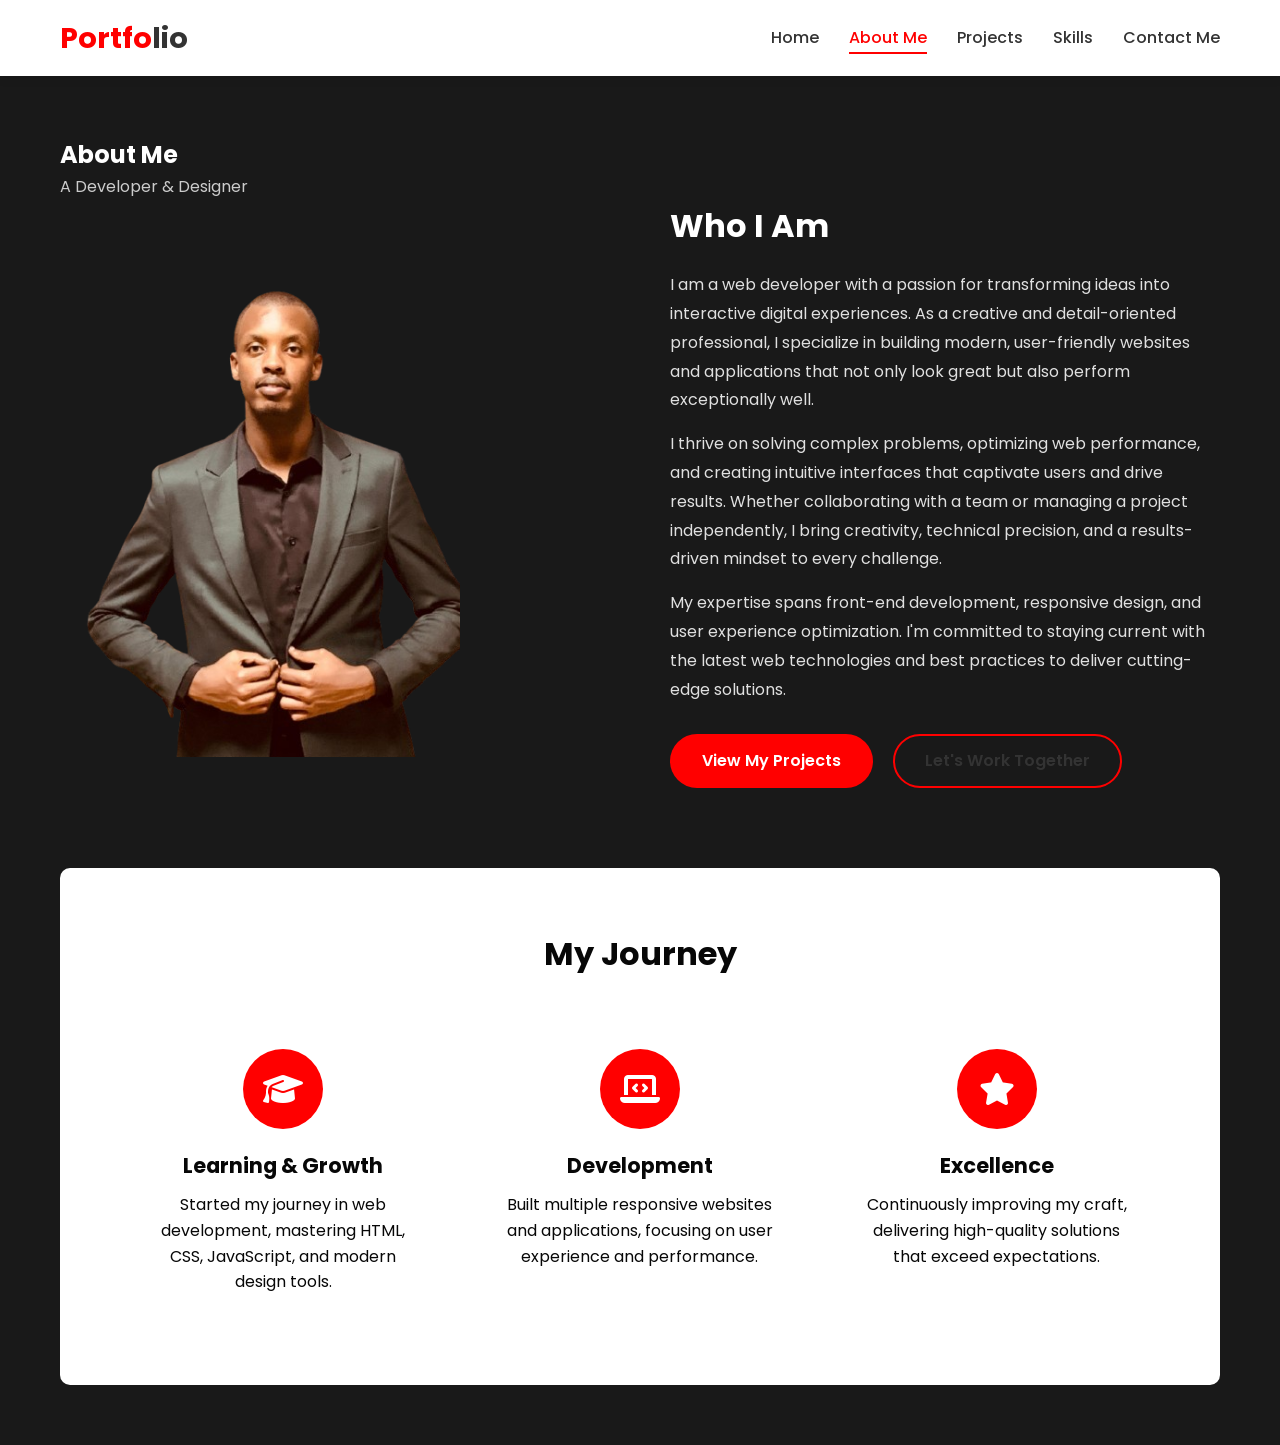
==== about.html @ dccb0991 "initial commit" ====
<!DOCTYPE html>
<html lang="en">
<head>
  <meta charset="UTF-8">
  <meta name="viewport" content="width=device-width, initial-scale=1.0">
  <title>About Me - Mutsinzi Brian</title>
  <link rel="stylesheet" href="css/styles.css">
  <link rel="preconnect" href="https://fonts.googleapis.com">
  <link rel="preconnect" href="https://fonts.gstatic.com" crossorigin>
  <link href="https://fonts.googleapis.com/css2?family=Poppins:wght@400;600;700&display=swap" rel="stylesheet">
  <link rel="stylesheet" href="https://cdnjs.cloudflare.com/ajax/libs/font-awesome/6.7.2/css/all.min.css" integrity="sha512-Evv84Mr4kqVGRNSgIGL/F/aIDqQb7xQ2vcrdIwxfjThSH8CSR7PBEakCr51Ck+w+/U6swU2Im1vVX0SVk9ABhg==" crossorigin="anonymous" referrerpolicy="no-referrer" />
</head>
<body>
  <nav class="navbar">
    <div class="nav-container">
      <div class="logo"><span>Portfo</span>lio</div>
      <ul class="nav-menu">
        <li><a href="index.html">Home</a></li>
        <li><a href="about.html" class="active">About Me</a></li>
        <li><a href="projects.html">Projects</a></li>
        <li><a href="skills.html">Skills</a></li>
        <li><a href="contact.html">Contact Me</a></li>
      </ul>
      <div class="hamburger">
        <span></span>
        <span></span>
        <span></span>
      </div>
    </div>
  </nav>

  <section class="about-page" style="background-color: #191919; color: #ffffff;">
    <div class="container">
      <div class="about-header">
        <h2 style="color: #ffffff;">About Me</h2>
        <p class="subtitle" style="color: #cccccc;">A Developer & Designer</p>
      </div>

      <div class="about-content">
        <div class="about-image">
          <img src="images/bir.png" alt="Mutsinzi Brian">
        </div>
        <div class="about-text">
          <h3 style="color: #ffffff;">Who I Am</h3>
          <p style="color: #e0e0e0;">
            I am a web developer with a passion for transforming ideas into interactive digital experiences. As a creative and detail-oriented professional, I specialize in building modern, user-friendly websites and applications that not only look great but also perform exceptionally well.
          </p>
          <p style="color: #e0e0e0;">
            I thrive on solving complex problems, optimizing web performance, and creating intuitive interfaces that captivate users and drive results. Whether collaborating with a team or managing a project independently, I bring creativity, technical precision, and a results-driven mindset to every challenge.
          </p>
          <p style="color: #e0e0e0;">
            My expertise spans front-end development, responsive design, and user experience optimization. I'm committed to staying current with the latest web technologies and best practices to deliver cutting-edge solutions.
          </p>
          <div class="about-cta">
            <a href="projects.html" class="btn btn-primary">View My Projects</a>
            <a href="contact.html" class="btn btn-secondary">Let's Work Together</a>
          </div>
        </div>
      </div>

      <div class="journey">
        <h3 style="color: #070707;">My Journey</h3>
        <div class="journey-items">
          <div class="journey-item">
            <div class="journey-icon">
              <i class="fas fa-graduation-cap"></i>
            </div>
            <h4 style="color: #070707;">Learning & Growth</h4>
            <p style="color: #070707;">Started my journey in web development, mastering HTML, CSS, JavaScript, and modern design tools.</p>
          </div>
          <div class="journey-item">
            <div class="journey-icon">
              <i class="fas fa-laptop-code"></i>
            </div>
            <h4 style="color: #070707;">Development</h4>
            <p style="color: #070707;">Built multiple responsive websites and applications, focusing on user experience and performance.</p>
          </div>
          <div class="journey-item">
            <div class="journey-icon">
              <i class="fas fa-star"></i>
            </div>
            <h4 style="color: #070707;">Excellence</h4>
            <p style="color: #070707;">Continuously improving my craft, delivering high-quality solutions that exceed expectations.</p>
          </div>
        </div>
      </div>
    </div>
  </section>

  <script src="js/script.js"></script>
</body>
</html>
---- css/styles.css ----
/* Global Reset */
* {
    padding: 0;
    margin: 0;
    font-family: 'Poppins', sans-serif;
    box-sizing: border-box;
}

/* Root Variables */
:root {
    --primary-color: #ff0000;
    --secondary-color: #191919;
    --accent-color: #f5f5f5;
    --text-dark: #333333;
    --text-light: #ffffff;
    --border-radius: 10px;
}

body {
    line-height: 1.6;
    color: var(--text-dark);
}

.container {
    max-width: 1200px;
    margin: 0 auto;
    padding: 0 20px;
}

/* Navigation Bar */
.navbar {
    background: var(--text-light);
    padding: 15px 0;
    position: sticky;
    top: 0;
    z-index: 100;
    box-shadow: 0 2px 10px rgba(0, 0, 0, 0.1);
}

.nav-container {
    max-width: 1200px;
    margin: 0 auto;
    padding: 0 20px;
    display: flex;
    align-items: center;
    justify-content: space-between;
    flex-wrap: wrap;
}

.logo {
    font-size: 1.8rem;
    font-weight: 700;
    color: var(--text-dark);
    cursor: pointer;
}

.logo span {
    color: var(--primary-color);
}

.nav-menu {
    display: flex;
    list-style: none;
    gap: 30px;
    align-items: center;
}

.nav-menu a {
    color: var(--text-dark);
    text-decoration: none;
    font-weight: 500;
    transition: color 0.3s ease;
    position: relative;
}

.nav-menu a:hover,
.nav-menu a.active {
    color: var(--primary-color);
}

.nav-menu a.active::after,
.nav-menu a:hover::after {
    content: '';
    position: absolute;
    bottom: -5px;
    left: 0;
    width: 100%;
    height: 2px;
    background: var(--primary-color);
}

.hamburger {
    display: none;
    flex-direction: column;
    cursor: pointer;
}

.hamburger span {
    width: 25px;
    height: 3px;
    background: var(--text-dark);
    margin: 5px 0;
    transition: 0.3s;
    border-radius: 5px;
}

.hamburger.active span:nth-child(1) {
    transform: rotate(-45deg) translate(-5px, 6px);
}

.hamburger.active span:nth-child(2) {
    opacity: 0;
}

.hamburger.active span:nth-child(3) {
    transform: rotate(45deg) translate(-5px, -6px);
}

/* Hero Section */
.hero {
    min-height: 100vh;
    display: flex;
    align-items: center;
    justify-content: space-between;
    background: linear-gradient(135deg, #ffffff 0%, #f5f5f5 100%);
    padding: 60px 20px;
    position: relative;
    overflow: hidden;
    gap: 40px;
    flex-wrap: wrap;
}

.hero::before {
    content: '';
    position: absolute;
    right: -50px;
    top: 50%;
    transform: translateY(-50%);
    width: 400px;
    height: 400px;
    background: url('/images/er.png') no-repeat center/contain;
    opacity: 0.6;
    display: none;
}

.hero-image {
    flex: 1;
    min-width: 300px;
    display: flex;
    justify-content: center;
    align-items: center;
    z-index: 1;
}

@keyframes heroPulse {
  0%   { transform: scale(1); }
  50%  { transform: scale(1.02); }
  100% { transform: scale(1); }
}

.hero-image img {
  max-width: 100%;
  height: auto;
  border-radius: 10px;
  animation: heroPulse 5s ease-in-out infinite;
}



.hero-content {
    flex: 1;
    min-width: 300px;
    max-width: 600px;
    z-index: 1;
}

.hero-content h4 {
    color: var(--primary-color);
    font-size: 1.1rem;
    margin-bottom: 10px;
    font-weight: 600;
}

.hero-content h1 {
    font-size: 3.5rem;
    color: var(--text-dark);
    margin-bottom: 15px;
    line-height: 1.2;
    font-weight: 700;
}

.hero-content h3 {
    font-size: 1.5rem;
    color: var(--primary-color);
    margin-bottom: 15px;
    font-weight: 600;
}

.hero-content p {
    font-size: 1.1rem;
    color: #666;
    margin-bottom: 30px;
    line-height: 1.8;
}

.hero-buttons {
    display: flex;
    gap: 20px;
    flex-wrap: wrap;
}

/* Buttons */
.btn {
    padding: 12px 30px;
    border-radius: 50px;
    text-decoration: none;
    font-weight: 600;
    transition: all 0.3s ease;
    display: inline-block;
    border: 2px solid transparent;
    cursor: pointer;
    font-size: 1rem;
    text-align: center;
}

.btn-primary {
    background: var(--primary-color);
    color: var(--text-light);
}

.btn-primary:hover {
    transform: translateY(-3px);
    box-shadow: 0 10px 25px rgba(255, 0, 0, 0.3);
}

.btn-secondary {
    background: transparent;
    color: var(--text-dark);
    border: 2px solid var(--primary-color);
}

.btn-secondary:hover {
    background: var(--primary-color);
    color: var(--text-light);
    transform: translateY(-3px);
}

.btn-small {
    padding: 8px 20px;
    font-size: 0.9rem;
}

/* Quick Links Section */
.quick-links {
    padding: 60px 20px;
    background: var(--secondary-color);
}

.quick-links .container {
    display: grid;
    grid-template-columns: repeat(auto-fit, minmax(250px, 1fr));
    gap: 30px;
}

.quick-link-item {
    text-align: center;
    padding: 30px;
    background: rgba(255, 255, 255, 0.05);
    border-radius: var(--border-radius);
    transition: all 0.3s ease;
    border: 1px solid rgba(255, 0, 0, 0.2);
}

.quick-link-item:hover {
    background: rgba(255, 0, 0, 0.1);
    transform: translateY(-10px);
}

.quick-link-item i {
    font-size: 3rem;
    color: var(--primary-color);
    margin-bottom: 15px;
}

.quick-link-item h3 {
    color: var(--text-light);
    margin-bottom: 10px;
    font-size: 1.3rem;
}

.quick-link-item p {
    color: #ccc;
    font-size: 0.95rem;
}

/* About Page */
.about-page {
  padding: 60px 20px;
  background: var(--accent-color);
  }

.section-header {
    text-align: center;
    margin-bottom: 60px;
}

.section-header h2 {
    font-size: 2.5rem;
    color: var(--text-dark);
    margin-bottom: 10px;
}

.section-header .subtitle {
    font-size: 1.1rem;
    color: var(--primary-color);
    font-weight: 600;
}

.about-content {
    display: grid;
    grid-template-columns: 1fr 1fr;
    gap: 60px;
    align-items: center;
    margin-bottom: 80px;
}

@keyframes softPulse {
  0%   { transform: scale(1); }
  50%  { transform: scale(1.03); }
  100% { transform: scale(1); }
}

.about-image img {
  width: 100%;
  max-width: 400px;
  border-radius: var(--border-radius);
  transition: transform 0.3s ease;
  animation: softPulse 4s ease-in-out infinite;
}

  
  .about-image img:hover {
  transform: scale(1.05);
  }

.about-text h3 {
    font-size: 2rem;
    color: var(--text-dark);
    margin-bottom: 20px;
}

.about-text p {
    color: #666;
    margin-bottom: 15px;
    line-height: 1.8;
    font-size: 1rem;
}

.about-cta {
    display: flex;
    gap: 20px;
    margin-top: 30px;
    flex-wrap: wrap;
}

/* Journey Section */
.journey {
    background: var(--text-light);
    padding: 60px;
    border-radius: var(--border-radius);
    margin-top: 60px;
}

.journey h3 {
    font-size: 2rem;
    color: var(--text-dark);
    margin-bottom: 40px;
    text-align: center;
}

.journey-items {
    display: grid;
    grid-template-columns: repeat(auto-fit, minmax(250px, 1fr));
    gap: 30px;
}

.journey-item {
    text-align: center;
    padding: 30px;
}

.journey-icon {
    width: 80px;
    height: 80px;
    background: var(--primary-color);
    border-radius: 50%;
    display: flex;
    align-items: center;
    justify-content: center;
    margin: 0 auto 20px;
    font-size: 2rem;
    color: var(--text-light);
}

.journey-item h4 {
    font-size: 1.3rem;
    color: var(--text-dark);
    margin-bottom: 10px;
}

.journey-item p {
    color: #666;
    line-height: 1.6;
}

/* Projects Page */
.projects-page {
  padding: 60px 20px;
  background: var(--accent-color);
  }

.projects-grid {
    display: grid;
    grid-template-columns: repeat(auto-fill, minmax(300px, 1fr));
    gap: 30px;
    margin-bottom: 60px;
}

.project-card {
    background: var(--text-light);
    border-radius: var(--border-radius);
    padding: 30px;
    box-shadow: 0 5px 20px rgba(0, 0, 0, 0.1);
    transition: all 0.3s ease;
    display: flex;
    flex-direction: column;
}

.project-card:hover {
    transform: translateY(-10px);
    box-shadow: 0 15px 40px rgba(0, 0, 0, 0.2);
}

.project-image {
    width: 100%;
    height: 200px;
    background: linear-gradient(135deg, #00ff00 0%, #fff066 100%);
    border-radius: var(--border-radius);
    display: flex;
    align-items: center;
    justify-content: center;
    margin-bottom: 20px;
    font-size: 3rem;
    color: var(--text-light);
}

.project-card h3 {
    font-size: 1.3rem;
    color: var(--text-dark);
    margin-bottom: 15px;
}

.project-card p {
    color: #666;
    margin-bottom: 20px;
    flex-grow: 1;
    line-height: 1.6;
}

.project-tags {
    display: flex;
    gap: 10px;
    flex-wrap: wrap;
    margin-bottom: 20px;
}

.project-tags span {
    background: var(--accent-color);
    color: var(--primary-color);
    padding: 5px 15px;
    border-radius: 20px;
    font-size: 0.85rem;
    font-weight: 600;
}

.projects-cta {
    text-align: center;
    background: var(--secondary-color);
    padding: 60px;
    border-radius: var(--border-radius);
    color: var(--text-light);
}

.projects-cta h3 {
    font-size: 2rem;
    margin-bottom: 10px;
}

.projects-cta p {
    margin-bottom: 20px;
    color: #ccc;
}

/* Skills Page */
.skills-page {
  padding: 60px 20px;
  background: var(--accent-color);
  }

.skills-content {
    display: grid;
    grid-template-columns: 1fr 1fr;
    gap: 60px;
    align-items: start;
}

.skills-grid {
    display: grid;
    grid-template-columns: repeat(auto-fit, minmax(200px, 1fr));
    gap: 30px;
}

.skill-card {
    background: var(--text-light);
    padding: 30px;
    border-radius: var(--border-radius);
    text-align: center;
    box-shadow: 0 5px 20px rgba(0, 0, 0, 0.08);
    transition: all 0.3s ease;
}

.skill-card:hover {
    transform: translateY(-10px);
    box-shadow: 0 15px 40px rgba(255, 0, 0, 0.15);
}

.skill-icon {
    font-size: 3rem;
    color: var(--primary-color);
    margin-bottom: 15px;
}

.skill-card h3 {
    font-size: 1.2rem;
    color: var(--text-dark);
    margin-bottom: 15px;
    font-weight: 600;
}

.skill-bar {
    height: 8px;
    background: #e0e0e0;
    border-radius: 10px;
    overflow: hidden;
    margin-bottom: 10px;
}

.skill-progress {
    height: 100%;
    background: linear-gradient(90deg, var(--primary-color) 0%, #ff6666 100%);
    border-radius: 10px;
    transition: width 0.5s ease;
}

.skill-percentage {
    font-weight: 600;
    color: var(--primary-color);
    font-size: 0.9rem;
}

.technical-skills {
    background: var(--text-light);
    padding: 40px;
    border-radius: var(--border-radius);
    box-shadow: 0 5px 20px rgba(0, 0, 0, 0.08);
}

.technical-skills h3 {
    font-size: 1.5rem;
    color: var(--text-dark);
    margin-bottom: 30px;
}

.tech-list {
    display: grid;
    grid-template-columns: 1fr;
    gap: 15px;
}

.tech-item {
    display: flex;
    gap: 15px;
    align-items: flex-start;
}

.tech-item i {
    color: var(--primary-color);
    font-size: 1.2rem;
    margin-top: 3px;
    flex-shrink: 0;
}

.tech-item p {
    color: #666;
    line-height: 1.6;
}

.skills-cta {
    text-align: center;
    background: var(--secondary-color);
    padding: 60px;
    border-radius: var(--border-radius);
    color: var(--text-light);
    margin-top: 60px;
}

.skills-cta h3 {
    font-size: 2rem;
    margin-bottom: 10px;
}

.skills-cta p {
    margin-bottom: 20px;
    color: #ccc;
}

/* Contact Page */
.contact-page {
    padding: 80px 20px;
    background: var(--accent-color);
}

.contact-wrapper {
    display: grid;
    grid-template-columns: 2fr 1fr;
    gap: 60px;
    align-items: start;
}

.contact-form {
    display: flex;
    flex-direction: column;
    gap: 25px;
}

.form-group {
    display: flex;
    flex-direction: column;
}

.form-group label {
    font-weight: 600;
    color: var(--text-dark);
    margin-bottom: 8px;
    font-size: 0.95rem;
}

.form-group input,
.form-group textarea {
    padding: 12px 15px;
    border: 2px solid #e0e0e0;
    border-radius: var(--border-radius);
    font-family: 'Poppins', sans-serif;
    font-size: 1rem;
    transition: all 0.3s ease;
}

.form-group input:focus,
.form-group textarea:focus {
    outline: none;
    border-color: var(--primary-color);
    box-shadow: 0 0 0 3px rgba(255, 0, 0, 0.1);
}

.form-message {
    padding: 15px;
    border-radius: var(--border-radius);
    text-align: center;
    font-weight: 600;
    display: none;
}

.form-message.success {
    background: #d4edda;
    color: #155724;
    display: block;
}

.form-message.error {
    background: #f8d7da;
    color: #721c24;
    display: block;
}

/* Contact Info */
.contact-info {
    background: var(--secondary-color);
    padding: 40px;
    border-radius: var(--border-radius);
    color: var(--text-light);
}

.info-header {
    text-align: center;
    margin-bottom: 40px;
}

.profile-circle {
    width: 150px;
    height: 150px;
    margin: 0 auto 20px;
    border-radius: 50%;
    overflow: hidden;
    border: 5px solid var(--primary-color);
    display: flex;
    align-items: center;
    justify-content: center;
}

.profile-circle img {
    width: 100%;
    height: 100%;
    object-fit: cover;
}

.info-header h3 {
    font-size: 1.5rem;
    margin-bottom: 5px;
    font-weight: 700;
}

.info-header p {
    color: var(--primary-color);
    font-weight: 600;
}

.contact-details {
    margin-bottom: 40px;
}

.contact-item {
    display: flex;
    gap: 20px;
    align-items: flex-start;
    margin-bottom: 25px;
}

.contact-icon {
    width: 50px;
    height: 50px;
    background: var(--primary-color);
    border-radius: 50%;
    display: flex;
    align-items: center;
    justify-content: center;
    font-size: 1.5rem;
    flex-shrink: 0;
}

.contact-text h4 {
    font-size: 1.1rem;
    margin-bottom: 5px;
}

.contact-text a {
    color: #ccc;
    text-decoration: none;
    transition: color 0.3s ease;
}

.contact-text a:hover {
    color: var(--primary-color);
}

.contact-text p {
    color: #ccc;
}

.social-links {
    border-top: 1px solid rgba(255, 255, 255, 0.1);
    padding-top: 30px;
}

.social-links h4 {
    margin-bottom: 15px;
}

.social-icons {
    display: flex;
    gap: 15px;
}

.social-icons a {
    width: 45px;
    height: 45px;
    background: var(--primary-color);
    border-radius: 50%;
    display: flex;
    align-items: center;
    justify-content: center;
    color: var(--text-light);
    text-decoration: none;
    transition: all 0.3s ease;
    font-size: 1.2rem;
}

.social-icons a:hover {
    transform: translateY(-5px);
    background: rgba(255, 0, 0, 0.8);
}

/* Responsive Design */
@media (max-width: 768px) {
    .nav-menu {
        position: absolute;
        left: -100%;
        top: 70px;
        flex-direction: column;
        background-color: var(--text-light);
        width: 100%;
        text-align: center;
        transition: 0.3s;
        box-shadow: 0 10px 27px rgba(0, 0, 0, 0.05);
        gap: 0;
        padding: 20px 0;
    }

    .nav-menu.active {
        left: 0;
    }

    .nav-menu li {
        display: block;
        padding: 15px 0;
        border-bottom: 1px solid #f0f0f0;
    }

    .hamburger {
        display: flex;
    }

    .hero {
        min-height: 80vh;
    }

    .hero::before {
        width: 250px;
        height: 250px;
        right: 0;
        opacity: 0.3;
    }

    .hero-content h1 {
        font-size: 2.2rem;
    }

    .hero-content h3 {
        font-size: 1.2rem;
    }

    .hero-buttons {
        flex-direction: column;
    }

    .about-content {
        grid-template-columns: 1fr;
        gap: 40px;
    }

    .journey {
        padding: 40px 20px;
    }

    .skills-content {
        grid-template-columns: 1fr;
        gap: 40px;
    }

    .skills-grid {
        grid-template-columns: repeat(2, 1fr);
    }

    .contact-wrapper {
        grid-template-columns: 1fr;
    }

    .section-header h2 {
        font-size: 2rem;
    }

    .section-header .subtitle {
        font-size: 1rem;
    }
}

@media (max-width: 480px) {
    .logo {
        font-size: 1.4rem;
    }

    .nav-menu li {
        padding: 10px 0;
    }

    .hero-content h1 {
        font-size: 1.8rem;
    }

    .hero-content h3 {
        font-size: 1rem;
    }

    .hero-content p {
        font-size: 0.95rem;
    }

    .btn {
        padding: 10px 20px;
        font-size: 0.9rem;
    }

    .hero {
        flex-direction: column;
        justify-content: center;
        min-height: auto;
        padding: 30px 20px;
        gap: 20px;
    }

    .hero-image {
        min-width: 200px;
        max-width: 100%;
        max-height: 350px;
    }

    .hero-image img {
        max-width: 80%;
        max-height: 300px;
    }

    .hero-content {
        max-width: 100%;
        text-align: center;
    }

    .hero-content h1 {
        font-size: 2rem;
        line-height: 1.3;
    }

    .hero-content h3 {
        font-size: 1.1rem;
    }

    .hero-content p {
        font-size: 0.9rem;
    }

    .hero-buttons {
        gap: 10px;
        justify-content: center;
        flex-wrap: wrap;
    }

    .quick-links .container {
        grid-template-columns: 1fr;
    }

    .section-header h2 {
        font-size: 1.6rem;
    }

    .about-content {
        gap: 25px;
    }

    .about-text h3 {
        font-size: 1.4rem;
    }

    .about-cta {
        flex-direction: column;
    }

    .projects-grid {
        grid-template-columns: 1fr;
    }

    .skills-grid {
        grid-template-columns: 1fr;
    }

    .technical-skills {
        padding: 25px;
    }

    .journey {
        padding: 30px 15px;
    }

    .journey-items {
        gap: 20px;
    }

    .journey-item {
        padding: 20px;
    }

    .contact-info {
        padding: 25px;
    }

    .profile-circle {
        width: 120px;
        height: 120px;
    }
}
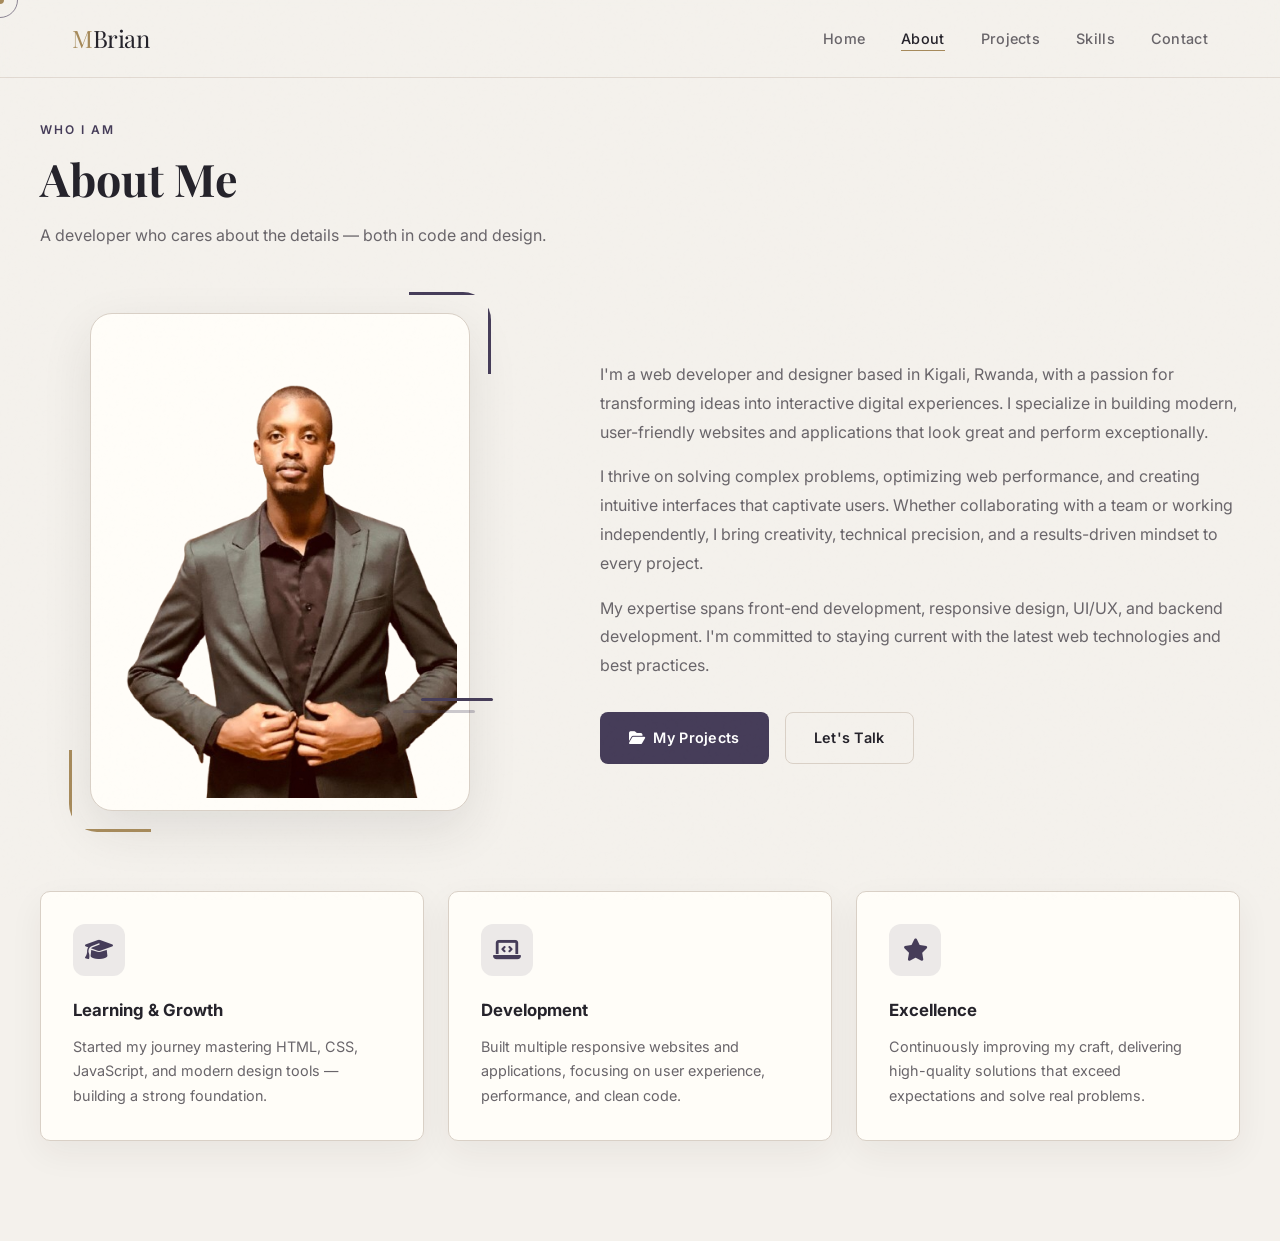
==== commit 681f7469: "Redesign: modern dark portfolio with animations" ====
--- a/about.html
+++ b/about.html
@@ -3,87 +3,72 @@
 <head>
   <meta charset="UTF-8">
   <meta name="viewport" content="width=device-width, initial-scale=1.0">
-  <title>About Me - Mutsinzi Brian</title>
+  <title>About — Mutsinzi Brian</title>
   <link rel="stylesheet" href="css/styles.css">
   <link rel="preconnect" href="https://fonts.googleapis.com">
   <link rel="preconnect" href="https://fonts.gstatic.com" crossorigin>
-  <link href="https://fonts.googleapis.com/css2?family=Poppins:wght@400;600;700&display=swap" rel="stylesheet">
-  <link rel="stylesheet" href="https://cdnjs.cloudflare.com/ajax/libs/font-awesome/6.7.2/css/all.min.css" integrity="sha512-Evv84Mr4kqVGRNSgIGL/F/aIDqQb7xQ2vcrdIwxfjThSH8CSR7PBEakCr51Ck+w+/U6swU2Im1vVX0SVk9ABhg==" crossorigin="anonymous" referrerpolicy="no-referrer" />
+  <link href="https://fonts.googleapis.com/css2?family=Inter:wght@300;400;500;600;700&family=Playfair+Display:wght@700&display=swap" rel="stylesheet">
+  <link rel="stylesheet" href="https://cdnjs.cloudflare.com/ajax/libs/font-awesome/6.7.2/css/all.min.css" crossorigin="anonymous" referrerpolicy="no-referrer">
 </head>
 <body>
+
   <nav class="navbar">
     <div class="nav-container">
-      <div class="logo"><span>Portfo</span>lio</div>
+      <a href="index.html" class="logo"><span>M</span>Brian</a>
       <ul class="nav-menu">
         <li><a href="index.html">Home</a></li>
-        <li><a href="about.html" class="active">About Me</a></li>
+        <li><a href="about.html" class="active">About</a></li>
         <li><a href="projects.html">Projects</a></li>
         <li><a href="skills.html">Skills</a></li>
-        <li><a href="contact.html">Contact Me</a></li>
+        <li><a href="contact.html">Contact</a></li>
       </ul>
-      <div class="hamburger">
-        <span></span>
-        <span></span>
-        <span></span>
-      </div>
+      <div class="hamburger"><span></span><span></span><span></span></div>
     </div>
   </nav>
 
-  <section class="about-page" style="background-color: #191919; color: #ffffff;">
+  <section class="about-page" style="padding-top: 120px;">
     <div class="container">
-      <div class="about-header">
-        <h2 style="color: #ffffff;">About Me</h2>
-        <p class="subtitle" style="color: #cccccc;">A Developer & Designer</p>
+
+      <div class="section-header reveal">
+        <p class="section-label">Who I Am</p>
+        <h2 class="section-title">About Me</h2>
+        <p class="section-sub">A developer who cares about the details — both in code and design.</p>
       </div>
 
-      <div class="about-content">
-        <div class="about-image">
+      <div class="about-grid">
+        <div class="about-img-wrap reveal-left">
           <img src="images/bir.png" alt="Mutsinzi Brian">
         </div>
-        <div class="about-text">
-          <h3 style="color: #ffffff;">Who I Am</h3>
-          <p style="color: #e0e0e0;">
-            I am a web developer with a passion for transforming ideas into interactive digital experiences. As a creative and detail-oriented professional, I specialize in building modern, user-friendly websites and applications that not only look great but also perform exceptionally well.
-          </p>
-          <p style="color: #e0e0e0;">
-            I thrive on solving complex problems, optimizing web performance, and creating intuitive interfaces that captivate users and drive results. Whether collaborating with a team or managing a project independently, I bring creativity, technical precision, and a results-driven mindset to every challenge.
-          </p>
-          <p style="color: #e0e0e0;">
-            My expertise spans front-end development, responsive design, and user experience optimization. I'm committed to staying current with the latest web technologies and best practices to deliver cutting-edge solutions.
-          </p>
+
+        <div class="about-text reveal-right">
+          <p>I'm a web developer and designer based in Kigali, Rwanda, with a passion for transforming ideas into interactive digital experiences. I specialize in building modern, user-friendly websites and applications that look great and perform exceptionally.</p>
+          <p>I thrive on solving complex problems, optimizing web performance, and creating intuitive interfaces that captivate users. Whether collaborating with a team or working independently, I bring creativity, technical precision, and a results-driven mindset to every project.</p>
+          <p>My expertise spans front-end development, responsive design, UI/UX, and backend development. I'm committed to staying current with the latest web technologies and best practices.</p>
           <div class="about-cta">
-            <a href="projects.html" class="btn btn-primary">View My Projects</a>
-            <a href="contact.html" class="btn btn-secondary">Let's Work Together</a>
+            <a href="projects.html" class="btn btn-primary"><i class="fas fa-folder-open"></i> My Projects</a>
+            <a href="contact.html" class="btn btn-secondary">Let's Talk</a>
           </div>
         </div>
       </div>
 
-      <div class="journey">
-        <h3 style="color: #070707;">My Journey</h3>
-        <div class="journey-items">
-          <div class="journey-item">
-            <div class="journey-icon">
-              <i class="fas fa-graduation-cap"></i>
-            </div>
-            <h4 style="color: #070707;">Learning & Growth</h4>
-            <p style="color: #070707;">Started my journey in web development, mastering HTML, CSS, JavaScript, and modern design tools.</p>
-          </div>
-          <div class="journey-item">
-            <div class="journey-icon">
-              <i class="fas fa-laptop-code"></i>
-            </div>
-            <h4 style="color: #070707;">Development</h4>
-            <p style="color: #070707;">Built multiple responsive websites and applications, focusing on user experience and performance.</p>
-          </div>
-          <div class="journey-item">
-            <div class="journey-icon">
-              <i class="fas fa-star"></i>
-            </div>
-            <h4 style="color: #070707;">Excellence</h4>
-            <p style="color: #070707;">Continuously improving my craft, delivering high-quality solutions that exceed expectations.</p>
-          </div>
+      <div class="journey-grid">
+        <div class="journey-card reveal delay-1">
+          <div class="journey-icon"><i class="fas fa-graduation-cap"></i></div>
+          <h4>Learning & Growth</h4>
+          <p>Started my journey mastering HTML, CSS, JavaScript, and modern design tools — building a strong foundation.</p>
+        </div>
+        <div class="journey-card reveal delay-2">
+          <div class="journey-icon"><i class="fas fa-laptop-code"></i></div>
+          <h4>Development</h4>
+          <p>Built multiple responsive websites and applications, focusing on user experience, performance, and clean code.</p>
+        </div>
+        <div class="journey-card reveal delay-3">
+          <div class="journey-icon"><i class="fas fa-star"></i></div>
+          <h4>Excellence</h4>
+          <p>Continuously improving my craft, delivering high-quality solutions that exceed expectations and solve real problems.</p>
         </div>
       </div>
+
     </div>
   </section>
 
--- a/css/styles.css
+++ b/css/styles.css
@@ -1,1017 +1,645 @@
-/* Global Reset */
-* {
-    padding: 0;
-    margin: 0;
-    font-family: 'Poppins', sans-serif;
-    box-sizing: border-box;
-}
-
-/* Root Variables */
+@import url('https://fonts.googleapis.com/css2?family=Inter:wght@300;400;500;600;700&family=Playfair+Display:wght@700&display=swap');
+
+*, *::before, *::after {
+  margin: 0;
+  padding: 0;
+  box-sizing: border-box;
+  min-width: 0;
+}
+
 :root {
-    --primary-color: #ff0000;
-    --secondary-color: #191919;
-    --accent-color: #f5f5f5;
-    --text-dark: #333333;
-    --text-light: #ffffff;
-    --border-radius: 10px;
+  --bg: #f4f1ec;
+  --bg2: #e9e3dc;
+  --surface: #fffdf8;
+  --surface-strong: #272331;
+  --border: #d9d0c6;
+  --accent: #463d59;
+  --accent2: #a68a5b;
+  --text: #25232b;
+  --muted: #69656a;
+  --white: #ffffff;
+  --shadow: 0 18px 50px rgba(37, 35, 43, 0.1);
+  --radius: 10px;
+  --transition: 0.28s cubic-bezier(0.22, 1, 0.36, 1);
+}
+
+html {
+  scroll-behavior: smooth;
+  overflow-x: hidden;
 }
 
 body {
-    line-height: 1.6;
-    color: var(--text-dark);
-}
-
-.container {
-    max-width: 1200px;
-    margin: 0 auto;
-    padding: 0 20px;
-}
-
-/* Navigation Bar */
-.navbar {
-    background: var(--text-light);
-    padding: 15px 0;
-    position: sticky;
-    top: 0;
-    z-index: 100;
-    box-shadow: 0 2px 10px rgba(0, 0, 0, 0.1);
-}
-
-.nav-container {
-    max-width: 1200px;
-    margin: 0 auto;
-    padding: 0 20px;
-    display: flex;
-    align-items: center;
-    justify-content: space-between;
-    flex-wrap: wrap;
-}
-
-.logo {
-    font-size: 1.8rem;
-    font-weight: 700;
-    color: var(--text-dark);
-    cursor: pointer;
-}
-
-.logo span {
-    color: var(--primary-color);
-}
-
-.nav-menu {
-    display: flex;
-    list-style: none;
-    gap: 30px;
-    align-items: center;
-}
-
-.nav-menu a {
-    color: var(--text-dark);
-    text-decoration: none;
-    font-weight: 500;
-    transition: color 0.3s ease;
-    position: relative;
-}
-
-.nav-menu a:hover,
-.nav-menu a.active {
-    color: var(--primary-color);
-}
-
-.nav-menu a.active::after,
-.nav-menu a:hover::after {
-    content: '';
-    position: absolute;
-    bottom: -5px;
-    left: 0;
-    width: 100%;
-    height: 2px;
-    background: var(--primary-color);
-}
-
-.hamburger {
-    display: none;
-    flex-direction: column;
-    cursor: pointer;
-}
-
-.hamburger span {
-    width: 25px;
-    height: 3px;
-    background: var(--text-dark);
-    margin: 5px 0;
-    transition: 0.3s;
-    border-radius: 5px;
-}
-
-.hamburger.active span:nth-child(1) {
-    transform: rotate(-45deg) translate(-5px, 6px);
-}
-
-.hamburger.active span:nth-child(2) {
-    opacity: 0;
-}
-
-.hamburger.active span:nth-child(3) {
-    transform: rotate(45deg) translate(-5px, -6px);
-}
-
-/* Hero Section */
-.hero {
-    min-height: 100vh;
-    display: flex;
-    align-items: center;
-    justify-content: space-between;
-    background: linear-gradient(135deg, #ffffff 0%, #f5f5f5 100%);
-    padding: 60px 20px;
-    position: relative;
-    overflow: hidden;
-    gap: 40px;
-    flex-wrap: wrap;
-}
-
-.hero::before {
-    content: '';
-    position: absolute;
-    right: -50px;
-    top: 50%;
-    transform: translateY(-50%);
-    width: 400px;
-    height: 400px;
-    background: url('/images/er.png') no-repeat center/contain;
-    opacity: 0.6;
-    display: none;
-}
-
-.hero-image {
-    flex: 1;
-    min-width: 300px;
-    display: flex;
-    justify-content: center;
-    align-items: center;
-    z-index: 1;
-}
-
-@keyframes heroPulse {
-  0%   { transform: scale(1); }
-  50%  { transform: scale(1.02); }
-  100% { transform: scale(1); }
-}
-
-.hero-image img {
+  font-family: 'Inter', sans-serif;
+  background: var(--bg);
+  color: var(--text);
+  line-height: 1.7;
+  width: 100%;
+  max-width: 100vw;
+  overflow-x: hidden;
+  cursor: none;
+}
+
+img, svg, video, canvas {
+  display: block;
   max-width: 100%;
   height: auto;
-  border-radius: 10px;
-  animation: heroPulse 5s ease-in-out infinite;
-}
-
-
-
-.hero-content {
-    flex: 1;
-    min-width: 300px;
-    max-width: 600px;
-    z-index: 1;
-}
-
-.hero-content h4 {
-    color: var(--primary-color);
+}
+
+/* ── Custom Cursor ── */
+.cursor-dot {
+  width: 8px; height: 8px;
+  background: var(--accent2);
+  border-radius: 50%;
+  position: fixed;
+  top: 0; left: 0;
+  pointer-events: none;
+  z-index: 9999;
+  transform: translate(-50%, -50%);
+  transition: transform 0.1s, background 0.3s;
+}
+.cursor-ring {
+  width: 36px; height: 36px;
+  border: 1.5px solid var(--accent);
+  border-radius: 50%;
+  position: fixed;
+  top: 0; left: 0;
+  pointer-events: none;
+  z-index: 9998;
+  transform: translate(-50%, -50%);
+  transition: transform 0.12s ease, width 0.3s, height 0.3s, border-color 0.3s;
+  opacity: 0.6;
+}
+.cursor-ring.hovered { width: 52px; height: 52px; border-color: var(--accent2); opacity: 1; }
+
+/* ── Scroll Progress ── */
+#scroll-progress {
+  position: fixed; top: 0; left: 0;
+  height: 3px; background: var(--accent2);
+  z-index: 9997; width: 0%;
+  transition: width 0.1s linear;
+}
+
+/* ── Navbar ── */
+.navbar {
+  position: fixed; top: 0; left: 0; right: 0;
+  width: 100%;
+  z-index: 1000;
+  padding: 18px 0;
+  background: rgba(244, 241, 236, 0.76);
+  border-bottom: 1px solid rgba(217, 208, 198, 0.7);
+  backdrop-filter: blur(14px);
+  transition: background var(--transition), padding var(--transition), backdrop-filter var(--transition);
+}
+.navbar.scrolled {
+  background: rgba(247, 242, 234, 0.88);
+  backdrop-filter: blur(18px);
+  padding: 12px 0;
+  border-bottom: 1px solid var(--border);
+  box-shadow: 0 10px 30px rgba(37, 35, 43, 0.06);
+}
+.nav-container {
+  width: 100%; max-width: 1200px; margin: 0 auto; padding: 0 32px;
+  display: flex; align-items: center; justify-content: space-between;
+  gap: 24px;
+}
+.logo {
+  font-family: 'Playfair Display', serif;
+  font-size: 1.5rem; color: var(--text);
+  text-decoration: none; letter-spacing: -0.5px;
+}
+.logo span { color: var(--accent2); }
+.nav-menu { display: flex; list-style: none; gap: clamp(18px, 3vw, 36px); align-items: center; }
+.nav-menu a {
+  color: var(--muted); text-decoration: none;
+  font-size: 0.9rem; font-weight: 500; letter-spacing: 0.3px;
+  transition: color var(--transition); position: relative;
+}
+.nav-menu a::after {
+  content: ''; position: absolute; bottom: -4px; left: 0;
+  width: 0; height: 1px; background: var(--accent2);
+  transition: width var(--transition);
+}
+.nav-menu a:hover, .nav-menu a.active { color: var(--text); }
+.nav-menu a:hover::after, .nav-menu a.active::after { width: 100%; }
+.hamburger { display: none; flex-direction: column; cursor: pointer; gap: 5px; }
+.hamburger span { width: 24px; height: 1.5px; background: var(--text); transition: var(--transition); border-radius: 2px; }
+.hamburger.active span:nth-child(1) { transform: rotate(45deg) translate(4.5px, 4.5px); }
+.hamburger.active span:nth-child(2) { opacity: 0; }
+.hamburger.active span:nth-child(3) { transform: rotate(-45deg) translate(4.5px, -4.5px); }
+.hamburger.active span { background: var(--accent); }
+
+/* ── Hero ── */
+.hero {
+  position: relative;
+  width: 100%;
+  min-height: 100vh;
+  display: flex; align-items: center; justify-content: space-between;
+  padding: 120px clamp(20px, 4vw, 32px) 80px;
+  max-width: 1200px; margin: 0 auto;
+  gap: clamp(32px, 6vw, 60px); flex-wrap: wrap;
+  overflow: clip;
+}
+.hero::before {
+  content: '';
+  position: absolute;
+  width: 86px;
+  height: 86px;
+  left: max(20px, calc((100vw - 1200px) / 2));
+  bottom: 70px;
+  border: 1px solid var(--border);
+  border-radius: 50%;
+  opacity: 0.7;
+  animation: breathe 7s ease-in-out infinite;
+}
+.hero-content { flex: 1 1 300px; min-width: 0; max-width: 580px; }
+.hero-tag {
+  display: inline-flex; align-items: center; gap: 8px;
+  background: var(--surface);
+  border: 1px solid var(--border);
+  color: var(--accent); font-size: 0.8rem; font-weight: 600;
+  padding: 6px 14px; border-radius: 100px; margin-bottom: 28px;
+  letter-spacing: 0.5px;
+  box-shadow: 0 10px 28px rgba(45, 38, 27, 0.06);
+}
+.hero-tag .dot { width: 6px; height: 6px; background: var(--accent2); border-radius: 50%; animation: blink 1.5s infinite; }
+@keyframes blink { 0%,100%{opacity:1} 50%{opacity:0.3} }
+@keyframes breathe { 0%,100%{transform:scale(1); opacity:0.35} 50%{transform:scale(1.18); opacity:0.75} }
+.hero-content h1 {
+  font-family: 'Playfair Display', serif;
+  font-size: clamp(2.8rem, 5vw, 4.2rem);
+  color: var(--text); line-height: 1.15;
+  margin-bottom: 20px; letter-spacing: -1px;
+}
+.hero-content h1 em { font-style: normal; color: var(--accent); }
+.hero-content .role {
+  font-size: 1.05rem; color: var(--muted);
+  margin-bottom: 24px; font-weight: 400;
+}
+.hero-content p { font-size: 1rem; color: var(--muted); margin-bottom: 40px; max-width: 480px; }
+.hero-buttons { display: flex; gap: 16px; flex-wrap: wrap; }
+.hero-image {
+  flex: 1 1 280px; min-width: 0; max-width: 420px;
+  display: flex; justify-content: center; align-items: center;
+  position: relative;
+  isolation: isolate;
+}
+.hero-image-wrap {
+  position: relative; width: min(340px, 100%); aspect-ratio: 17 / 20;
+  border: 1px solid var(--border);
+  border-radius: 24px;
+  background: var(--surface);
+  box-shadow: var(--shadow);
+  padding: 12px;
+}
+.hero-image-wrap::before {
+  content: ''; position: absolute;
+  inset: -24px;
+  border-radius: 30px;
+  background:
+    linear-gradient(var(--accent), var(--accent)) left top / 92px 3px no-repeat,
+    linear-gradient(var(--accent), var(--accent)) left top / 3px 92px no-repeat,
+    linear-gradient(var(--accent2), var(--accent2)) right bottom / 92px 3px no-repeat,
+    linear-gradient(var(--accent2), var(--accent2)) right bottom / 3px 92px no-repeat;
+  z-index: -2;
+  animation: proof-frame 7s ease-in-out infinite;
+}
+.hero-image-wrap::after {
+  content: ''; position: absolute;
+  inset: -12px;
+  border-radius: 26px;
+  background:
+    linear-gradient(90deg, transparent, rgba(70,61,89,0.18), transparent) 0 28% / 100% 1px no-repeat,
+    linear-gradient(90deg, transparent, rgba(166,138,91,0.3), transparent) 0 72% / 100% 1px no-repeat,
+    linear-gradient(rgba(70,61,89,0.16), rgba(70,61,89,0.16)) 28% 0 / 1px 100% no-repeat,
+    linear-gradient(rgba(166,138,91,0.22), rgba(166,138,91,0.22)) 72% 0 / 1px 100% no-repeat;
+  z-index: -1;
+  animation: proof-grid 9s ease-in-out infinite;
+}
+.hero-image-wrap img {
+  position: relative; z-index: 2;
+  width: 100%; height: 100%;
+  object-fit: cover; border-radius: 16px;
+  animation: float 5s ease-in-out infinite;
+}
+@keyframes float { 0%,100%{transform:translateY(0)} 50%{transform:translateY(-8px)} }
+@keyframes proof-frame {
+  0%,100% { transform: translate3d(0,0,0); opacity: 0.95; }
+  50% { transform: translate3d(8px,-8px,0); opacity: 0.72; }
+}
+@keyframes proof-grid {
+  0%,100% { transform: translate3d(0,0,0) scale(1); opacity: 0.68; }
+  50% { transform: translate3d(-6px,6px,0) scale(1.015); opacity: 0.95; }
+}
+.hero-image::before,
+.hero-image::after {
+  content: '';
+  position: absolute;
+  border-radius: 50%;
+  z-index: -3;
+  pointer-events: none;
+}
+.hero-image::before {
+  width: 76px;
+  height: 3px;
+  right: 0;
+  top: 14%;
+  background: var(--accent2);
+  border-radius: 999px;
+  box-shadow: -20px 18px 0 rgba(166,138,91,0.42), -240px 244px 0 rgba(70,61,89,0.5);
+  animation: image-markers 6s ease-in-out infinite;
+}
+.hero-image::after {
+  width: 80%;
+  height: 84%;
+  border: 2px solid rgba(70,61,89,0.18);
+  border-radius: 32px;
+  transform: translate(24px, 24px);
+  animation: image-depth 8s ease-in-out infinite;
+}
+@keyframes image-markers {
+  0%,100% { transform: translate3d(0,0,0); opacity: 0.72; }
+  50% { transform: translate3d(-12px,8px,0); opacity: 0.38; }
+}
+@keyframes image-depth {
+  0%,100% { transform: translate(18px, 22px); opacity: 0.45; }
+  50% { transform: translate(10px, 14px); opacity: 0.72; }
+}
+.hero-badge {
+  position: absolute; bottom: 24px; right: 12px;
+  max-width: calc(100% - 24px);
+  background: var(--surface); border: 1px solid var(--border);
+  border-radius: 12px; padding: 12px 18px;
+  display: flex; align-items: center; gap: 10px;
+  z-index: 3; animation: float 5s ease-in-out infinite 1s;
+  box-shadow: 0 16px 36px rgba(45, 38, 27, 0.12);
+}
+.hero-badge i { color: var(--accent); font-size: 1.2rem; }
+.hero-badge span { font-size: 0.8rem; color: var(--text); font-weight: 500; }
+
+/* ── Buttons ── */
+.btn {
+  max-width: 100%;
+  padding: 13px 28px; border-radius: 8px;
+  text-decoration: none; font-weight: 600;
+  font-size: 0.9rem; letter-spacing: 0.3px;
+  transition: all var(--transition);
+  display: inline-flex; align-items: center; gap: 8px;
+  border: 1px solid transparent; cursor: none;
+  text-align: center;
+  white-space: normal;
+}
+.btn-primary { background: var(--accent); color: var(--white); }
+.btn-primary:hover { background: #393149; transform: translateY(-2px); box-shadow: 0 12px 28px rgba(70, 61, 89, 0.24); }
+.btn-secondary { background: transparent; color: var(--text); border-color: var(--border); }
+.btn-secondary:hover { background: var(--surface); border-color: var(--accent); color: var(--accent); transform: translateY(-2px); }
+.btn-small { padding: 9px 20px; font-size: 0.82rem; }
+.btn-ghost { background: transparent; color: var(--accent); border-color: rgba(70,61,89,0.3); }
+.btn-ghost:hover { background: rgba(70,61,89,0.08); transform: translateY(-2px); }
+
+/* ── Section Base ── */
+section {
+  width: 100%;
+  padding: 100px clamp(20px, 4vw, 32px);
+  overflow-x: clip;
+}
+.container { width: 100%; max-width: 1200px; margin: 0 auto; }
+.section-label {
+  font-size: 0.75rem; font-weight: 600; letter-spacing: 2px;
+  color: var(--accent); text-transform: uppercase; margin-bottom: 12px;
+}
+.section-title {
+  font-family: 'Playfair Display', serif;
+  font-size: clamp(2rem, 3.5vw, 2.8rem);
+  color: var(--text); line-height: 1.2; margin-bottom: 16px;
+  overflow-wrap: anywhere;
+}
+.section-sub { font-size: 1rem; color: var(--muted); max-width: 520px; }
+.section-header { margin-bottom: 64px; }
+.section-header.centered { text-align: center; }
+.section-header.centered .section-sub { margin: 0 auto; }
+
+/* ── Reveal Animations ── */
+.reveal {
+  opacity: 0; transform: translateY(26px);
+  transition: opacity 0.75s cubic-bezier(0.22,1,0.36,1), transform 0.75s cubic-bezier(0.22,1,0.36,1);
+}
+.reveal.visible { opacity: 1; transform: translateY(0); }
+.reveal-left { opacity: 0; transform: translateX(-26px); transition: opacity 0.75s cubic-bezier(0.22,1,0.36,1), transform 0.75s cubic-bezier(0.22,1,0.36,1); }
+.reveal-left.visible { opacity: 1; transform: translateX(0); }
+.reveal-right { opacity: 0; transform: translateX(26px); transition: opacity 0.75s cubic-bezier(0.22,1,0.36,1), transform 0.75s cubic-bezier(0.22,1,0.36,1); }
+.reveal-right.visible { opacity: 1; transform: translateX(0); }
+.delay-1 { transition-delay: 0.1s; }
+.delay-2 { transition-delay: 0.2s; }
+.delay-3 { transition-delay: 0.3s; }
+.delay-4 { transition-delay: 0.4s; }
+.delay-5 { transition-delay: 0.5s; }
+
+/* ── About Page ── */
+.about-page { background: var(--bg); }
+.about-grid {
+  display: grid; grid-template-columns: minmax(0, 0.9fr) minmax(0, 1.2fr);
+  gap: clamp(40px, 7vw, 80px); align-items: center; margin-bottom: 80px;
+}
+.about-grid > *, .journey-grid > *, .projects-grid > *, .skills-layout > *, .skills-grid > *, .contact-grid > * {
+  min-width: 0;
+}
+.about-img-wrap {
+  position: relative;
+  width: min(100%, 380px);
+  justify-self: center;
+  padding: 12px;
+  background: var(--surface);
+  border: 1px solid var(--border);
+  border-radius: 22px;
+  box-shadow: var(--shadow);
+  isolation: isolate;
+}
+.about-img-wrap::before,
+.about-img-wrap::after {
+  content: '';
+  position: absolute;
+  pointer-events: none;
+}
+.about-img-wrap::before {
+  inset: -22px;
+  border-radius: 28px;
+  background:
+    linear-gradient(var(--accent2), var(--accent2)) left bottom / 82px 3px no-repeat,
+    linear-gradient(var(--accent2), var(--accent2)) left bottom / 3px 82px no-repeat,
+    linear-gradient(var(--accent), var(--accent)) right top / 82px 3px no-repeat,
+    linear-gradient(var(--accent), var(--accent)) right top / 3px 82px no-repeat;
+  z-index: -1;
+  animation: about-proof-frame 7.5s ease-in-out infinite;
+}
+.about-img-wrap::after {
+  width: 72px;
+  height: 3px;
+  right: -24px;
+  bottom: 22%;
+  background: var(--accent);
+  border-radius: 999px;
+  box-shadow: -18px 12px 0 rgba(70,61,89,0.28);
+  z-index: 1;
+  animation: about-marker 6.5s ease-in-out infinite;
+}
+.about-img-wrap img {
+  width: 100%; max-height: 500px; border-radius: 14px;
+  display: block; object-fit: cover;
+  transition: transform var(--transition);
+}
+.about-img-wrap:hover img { transform: scale(1.015); }
+@keyframes about-proof-frame {
+  0%,100% { transform: translate3d(0,0,0); opacity: 0.9; }
+  50% { transform: translate3d(-8px,8px,0); opacity: 0.62; }
+}
+@keyframes about-marker {
+  0%,100% { transform: translateX(0); opacity: 0.72; }
+  50% { transform: translateX(-14px); opacity: 0.38; }
+}
+
+.about-text p { color: var(--muted); margin-bottom: 16px; line-height: 1.8; }
+.about-cta { display: flex; gap: 16px; margin-top: 32px; flex-wrap: wrap; }
+.journey-grid {
+  display: grid; grid-template-columns: repeat(3, minmax(0, 1fr));
+  gap: 24px; margin-top: 80px;
+}
+.journey-card {
+  background: var(--surface); border: 1px solid var(--border);
+  border-radius: var(--radius); padding: clamp(24px, 3vw, 32px);
+  box-shadow: 0 12px 34px rgba(45, 38, 27, 0.06);
+  transition: border-color var(--transition), transform var(--transition), box-shadow var(--transition);
+}
+.journey-card:hover { border-color: rgba(70,61,89,0.5); transform: translateY(-6px); box-shadow: var(--shadow); }
+.journey-icon {
+  width: 52px; height: 52px; background: rgba(70,61,89,0.1);
+  border-radius: 12px; display: flex; align-items: center; justify-content: center;
+  font-size: 1.4rem; color: var(--accent); margin-bottom: 20px;
+}
+.journey-card h4 { color: var(--text); font-size: 1.05rem; margin-bottom: 10px; }
+.journey-card p { color: var(--muted); font-size: 0.9rem; line-height: 1.7; }
+
+/* ── Projects Page ── */
+.projects-page { background: var(--bg); }
+.projects-grid {
+  display: grid; grid-template-columns: repeat(auto-fill, minmax(min(100%, 320px), 1fr));
+  gap: 28px; margin-bottom: 64px;
+}
+.project-card {
+  background: var(--surface); border: 1px solid var(--border);
+  border-radius: 14px; overflow: hidden;
+  transition: transform var(--transition), border-color var(--transition), box-shadow var(--transition);
+  display: flex; flex-direction: column;
+  box-shadow: 0 12px 34px rgba(45, 38, 27, 0.06);
+}
+.project-card:hover { transform: translateY(-7px); border-color: rgba(70,61,89,0.5); box-shadow: var(--shadow); }
+.project-thumb {
+  height: 180px; display: flex; align-items: center; justify-content: center;
+  font-size: 3rem; position: relative; overflow: hidden;
+  background: var(--bg2);
+}
+.project-thumb .icon-bg {
+  width: 80px; height: 80px; background: var(--surface);
+  border: 1px solid var(--border);
+  border-radius: 18px; display: flex; align-items: center; justify-content: center;
+  font-size: 2.2rem; color: var(--accent);
+  transition: transform var(--transition);
+  box-shadow: 0 14px 30px rgba(45, 38, 27, 0.08);
+}
+.project-card:hover .icon-bg { transform: scale(1.06) rotate(-3deg); }
+.project-body { padding: clamp(22px, 3vw, 28px); flex: 1; display: flex; flex-direction: column; }
+.project-body h3 { color: var(--text); font-size: 1.1rem; margin-bottom: 12px; font-weight: 600; }
+.project-body p { color: var(--muted); font-size: 0.9rem; line-height: 1.7; flex: 1; margin-bottom: 20px; }
+.project-tags { display: flex; gap: 8px; flex-wrap: wrap; margin-bottom: 20px; }
+.project-tags span {
+  background: rgba(70,61,89,0.08); color: var(--accent);
+  padding: 4px 12px; border-radius: 100px; font-size: 0.75rem; font-weight: 500;
+  border: 1px solid rgba(70,61,89,0.18);
+  overflow-wrap: anywhere;
+}
+.project-links { display: flex; gap: 10px; flex-wrap: wrap; }
+.projects-cta {
+  text-align: center; background: var(--surface);
+  border: 1px solid var(--border); border-radius: 20px;
+  padding: clamp(36px, 6vw, 64px) clamp(20px, 4vw, 40px);
+  box-shadow: var(--shadow);
+}
+.projects-cta h3 { font-family: 'Playfair Display', serif; font-size: clamp(1.5rem, 5vw, 2rem); color: var(--text); margin-bottom: 12px; }
+.projects-cta p { color: var(--muted); margin-bottom: 28px; }
+
+/* ── Skills Page ── */
+.skills-page { background: var(--bg); }
+.skills-layout { display: grid; grid-template-columns: minmax(0, 1fr) minmax(0, 1fr); gap: clamp(32px, 5vw, 60px); align-items: start; }
+.skills-grid { display: grid; grid-template-columns: repeat(2, minmax(0, 1fr)); gap: 20px; }
+.skill-card {
+  background: var(--surface); border: 1px solid var(--border);
+  border-radius: var(--radius); padding: clamp(22px, 3vw, 28px);
+  box-shadow: 0 12px 34px rgba(45, 38, 27, 0.06);
+  transition: border-color var(--transition), transform var(--transition), box-shadow var(--transition);
+}
+.skill-card:hover { border-color: rgba(70,61,89,0.5); transform: translateY(-5px); box-shadow: var(--shadow); }
+.skill-icon { font-size: 2rem; color: var(--accent); margin-bottom: 14px; }
+.skill-card h3 { color: var(--text); font-size: 1rem; margin-bottom: 14px; font-weight: 600; }
+.skill-bar { height: 4px; background: var(--border); border-radius: 4px; overflow: hidden; margin-bottom: 8px; }
+.skill-progress { height: 100%; background: var(--accent); border-radius: 4px; width: 0; transition: width 1.2s cubic-bezier(0.22,1,0.36,1); }
+.skill-percentage { font-size: 0.8rem; color: var(--accent2); font-weight: 600; }
+.tech-panel {
+  background: var(--surface); border: 1px solid var(--border);
+  border-radius: var(--radius); padding: clamp(24px, 4vw, 36px);
+  box-shadow: var(--shadow);
+}
+.tech-panel h3 { color: var(--text); font-size: 1.2rem; margin-bottom: 28px; font-weight: 600; }
+.tech-list { display: flex; flex-direction: column; gap: 16px; }
+.tech-item { display: flex; align-items: flex-start; gap: 14px; }
+.tech-item i { color: var(--accent); font-size: 1rem; margin-top: 3px; flex-shrink: 0; }
+.tech-item p { color: var(--muted); font-size: 0.9rem; line-height: 1.6; }
+.skills-cta {
+  text-align: center; background: var(--surface);
+  border: 1px solid var(--border); border-radius: 20px;
+  padding: clamp(36px, 6vw, 64px) clamp(20px, 4vw, 40px); margin-top: 64px;
+  box-shadow: var(--shadow);
+}
+.skills-cta h3 { font-family: 'Playfair Display', serif; font-size: clamp(1.5rem, 5vw, 2rem); color: var(--text); margin-bottom: 12px; }
+.skills-cta p { color: var(--muted); margin-bottom: 28px; }
+
+/* ── Contact Page ── */
+.contact-page { background: var(--bg); }
+.contact-grid { display: grid; grid-template-columns: minmax(0, 1.4fr) minmax(0, 1fr); gap: clamp(32px, 5vw, 60px); align-items: start; }
+.contact-form { display: flex; flex-direction: column; gap: 22px; }
+.form-group { display: flex; flex-direction: column; gap: 8px; }
+.form-group label { font-size: 0.85rem; font-weight: 500; color: var(--text); }
+.form-group input, .form-group textarea {
+  width: 100%;
+  background: var(--surface); border: 1px solid var(--border);
+  border-radius: 8px; padding: 13px 16px;
+  color: var(--text); font-family: 'Inter', sans-serif; font-size: 0.95rem;
+  transition: border-color var(--transition), box-shadow var(--transition);
+}
+.form-group input:focus, .form-group textarea:focus {
+  outline: none; border-color: var(--accent);
+  box-shadow: 0 0 0 3px rgba(70,61,89,0.12);
+}
+.form-group input::placeholder, .form-group textarea::placeholder { color: var(--muted); }
+.form-message { padding: 14px; border-radius: 8px; text-align: center; font-size: 0.9rem; font-weight: 500; display: none; }
+.form-message.success { background: rgba(34,197,94,0.1); color: #4ade80; border: 1px solid rgba(34,197,94,0.2); display: block; }
+.form-message.error { background: rgba(239,68,68,0.1); color: #f87171; border: 1px solid rgba(239,68,68,0.2); display: block; }
+.contact-panel {
+  background: var(--surface); border: 1px solid var(--border);
+  border-radius: 16px; padding: clamp(24px, 4vw, 40px);
+  box-shadow: var(--shadow);
+}
+.contact-avatar {
+  width: 80px; height: 80px; border-radius: 50%;
+  overflow: hidden; border: 2px solid var(--accent);
+  margin-bottom: 16px;
+}
+.contact-avatar img { width: 100%; height: 100%; object-fit: cover; }
+.contact-panel h3 { color: var(--text); font-size: 1.2rem; margin-bottom: 4px; }
+.contact-panel .role { color: var(--accent2); font-size: 0.85rem; margin-bottom: 32px; }
+.contact-items { display: flex; flex-direction: column; gap: 20px; margin-bottom: 32px; }
+.contact-item { display: flex; align-items: center; gap: 16px; min-width: 0; }
+.c-icon {
+  width: 42px; height: 42px; background: rgba(70,61,89,0.1);
+  border-radius: 10px; display: flex; align-items: center; justify-content: center;
+  color: var(--accent); font-size: 1rem; flex-shrink: 0;
+}
+.c-text h4 { color: var(--text); font-size: 0.85rem; font-weight: 600; margin-bottom: 2px; }
+.c-text { min-width: 0; }
+.c-text a, .c-text p {
+  color: var(--muted); font-size: 0.85rem; text-decoration: none; transition: color var(--transition);
+  overflow-wrap: anywhere;
+}
+.c-text a:hover { color: var(--accent); }
+.social-row { border-top: 1px solid var(--border); padding-top: 24px; }
+.social-row h4 { color: var(--text); font-size: 0.85rem; margin-bottom: 14px; }
+.social-icons { display: flex; gap: 12px; flex-wrap: wrap; }
+.social-icons a {
+  width: 40px; height: 40px; background: var(--bg2);
+  border: 1px solid var(--border); border-radius: 10px;
+  display: flex; align-items: center; justify-content: center;
+  color: var(--muted); font-size: 1rem;
+  transition: all var(--transition);
+}
+.social-icons a:hover { background: var(--accent); border-color: var(--accent); color: var(--white); transform: translateY(-3px); }
+
+/* ── Noise Overlay ── */
+body::before {
+  content: ''; position: fixed; inset: 0;
+  background-image: url("data:image/svg+xml,%3Csvg viewBox='0 0 256 256' xmlns='http://www.w3.org/2000/svg'%3E%3Cfilter id='noise'%3E%3CfeTurbulence type='fractalNoise' baseFrequency='0.9' numOctaves='4' stitchTiles='stitch'/%3E%3C/filter%3E%3Crect width='100%25' height='100%25' filter='url(%23noise)' opacity='0.03'/%3E%3C/svg%3E");
+  pointer-events: none; z-index: 9990; opacity: 0.22;
+}
+
+/* ── Responsive ── */
+@media (max-width: 900px) {
+  .about-grid, .skills-layout, .contact-grid { grid-template-columns: 1fr; gap: 48px; }
+  .about-img-wrap { width: min(100%, 320px); }
+  .journey-grid { grid-template-columns: repeat(2, minmax(0, 1fr)); }
+  .hero { flex-direction: column; text-align: center; padding-top: 100px; min-height: auto; }
+  .hero-content p, .hero-buttons { margin-left: auto; margin-right: auto; }
+  .hero-buttons { justify-content: center; }
+  .hero-image { max-width: 320px; }
+  .hero-image-wrap { width: min(280px, 100%); }
+  .about-img-wrap .exp-badge { right: 0; }
+}
+@media (max-width: 768px) {
+  .nav-menu {
+    position: fixed; top: 0; right: -100%; bottom: 0;
+    width: min(82vw, 280px);
+    min-height: 100vh;
+    background: rgba(255, 250, 242, 0.98);
+    backdrop-filter: blur(18px);
+    flex-direction: column; justify-content: center;
+    gap: 32px; padding: 40px 24px;
+    transition: right var(--transition);
+    border-left: 1px solid var(--border);
+    box-shadow: -24px 0 60px rgba(45, 38, 27, 0.18);
+    z-index: 1001;
+  }
+  .nav-menu.active { right: 0; }
+  .nav-menu a {
+    color: var(--text);
     font-size: 1.1rem;
-    margin-bottom: 10px;
     font-weight: 600;
-}
-
-.hero-content h1 {
-    font-size: 3.5rem;
-    color: var(--text-dark);
-    margin-bottom: 15px;
-    line-height: 1.2;
-    font-weight: 700;
-}
-
-.hero-content h3 {
-    font-size: 1.5rem;
-    color: var(--primary-color);
-    margin-bottom: 15px;
-    font-weight: 600;
-}
-
-.hero-content p {
-    font-size: 1.1rem;
-    color: #666;
-    margin-bottom: 30px;
-    line-height: 1.8;
-}
-
-.hero-buttons {
-    display: flex;
-    gap: 20px;
-    flex-wrap: wrap;
-}
-
-/* Buttons */
-.btn {
-    padding: 12px 30px;
-    border-radius: 50px;
-    text-decoration: none;
-    font-weight: 600;
-    transition: all 0.3s ease;
-    display: inline-block;
-    border: 2px solid transparent;
-    cursor: pointer;
-    font-size: 1rem;
+    width: 100%;
     text-align: center;
-}
-
-.btn-primary {
-    background: var(--primary-color);
-    color: var(--text-light);
-}
-
-.btn-primary:hover {
-    transform: translateY(-3px);
-    box-shadow: 0 10px 25px rgba(255, 0, 0, 0.3);
-}
-
-.btn-secondary {
-    background: transparent;
-    color: var(--text-dark);
-    border: 2px solid var(--primary-color);
-}
-
-.btn-secondary:hover {
-    background: var(--primary-color);
-    color: var(--text-light);
-    transform: translateY(-3px);
-}
-
-.btn-small {
-    padding: 8px 20px;
-    font-size: 0.9rem;
-}
-
-/* Quick Links Section */
-.quick-links {
-    padding: 60px 20px;
-    background: var(--secondary-color);
-}
-
-.quick-links .container {
-    display: grid;
-    grid-template-columns: repeat(auto-fit, minmax(250px, 1fr));
-    gap: 30px;
-}
-
-.quick-link-item {
-    text-align: center;
-    padding: 30px;
-    background: rgba(255, 255, 255, 0.05);
-    border-radius: var(--border-radius);
-    transition: all 0.3s ease;
-    border: 1px solid rgba(255, 0, 0, 0.2);
-}
-
-.quick-link-item:hover {
-    background: rgba(255, 0, 0, 0.1);
-    transform: translateY(-10px);
-}
-
-.quick-link-item i {
-    font-size: 3rem;
-    color: var(--primary-color);
-    margin-bottom: 15px;
-}
-
-.quick-link-item h3 {
-    color: var(--text-light);
-    margin-bottom: 10px;
-    font-size: 1.3rem;
-}
-
-.quick-link-item p {
-    color: #ccc;
-    font-size: 0.95rem;
-}
-
-/* About Page */
-.about-page {
-  padding: 60px 20px;
-  background: var(--accent-color);
+    padding: 10px 0;
   }
-
-.section-header {
-    text-align: center;
-    margin-bottom: 60px;
-}
-
-.section-header h2 {
-    font-size: 2.5rem;
-    color: var(--text-dark);
-    margin-bottom: 10px;
-}
-
-.section-header .subtitle {
-    font-size: 1.1rem;
-    color: var(--primary-color);
-    font-weight: 600;
-}
-
-.about-content {
-    display: grid;
-    grid-template-columns: 1fr 1fr;
-    gap: 60px;
-    align-items: center;
-    margin-bottom: 80px;
-}
-
-@keyframes softPulse {
-  0%   { transform: scale(1); }
-  50%  { transform: scale(1.03); }
-  100% { transform: scale(1); }
-}
-
-.about-image img {
-  width: 100%;
-  max-width: 400px;
-  border-radius: var(--border-radius);
-  transition: transform 0.3s ease;
-  animation: softPulse 4s ease-in-out infinite;
-}
-
-  
-  .about-image img:hover {
-  transform: scale(1.05);
+  .nav-menu a:hover, .nav-menu a.active {
+    color: var(--accent);
   }
-
-.about-text h3 {
-    font-size: 2rem;
-    color: var(--text-dark);
-    margin-bottom: 20px;
-}
-
-.about-text p {
-    color: #666;
-    margin-bottom: 15px;
-    line-height: 1.8;
-    font-size: 1rem;
-}
-
-.about-cta {
-    display: flex;
-    gap: 20px;
-    margin-top: 30px;
-    flex-wrap: wrap;
-}
-
-/* Journey Section */
-.journey {
-    background: var(--text-light);
-    padding: 60px;
-    border-radius: var(--border-radius);
-    margin-top: 60px;
-}
-
-.journey h3 {
-    font-size: 2rem;
-    color: var(--text-dark);
-    margin-bottom: 40px;
-    text-align: center;
-}
-
-.journey-items {
-    display: grid;
-    grid-template-columns: repeat(auto-fit, minmax(250px, 1fr));
-    gap: 30px;
-}
-
-.journey-item {
-    text-align: center;
-    padding: 30px;
-}
-
-.journey-icon {
-    width: 80px;
-    height: 80px;
-    background: var(--primary-color);
-    border-radius: 50%;
-    display: flex;
-    align-items: center;
-    justify-content: center;
-    margin: 0 auto 20px;
-    font-size: 2rem;
-    color: var(--text-light);
-}
-
-.journey-item h4 {
-    font-size: 1.3rem;
-    color: var(--text-dark);
-    margin-bottom: 10px;
-}
-
-.journey-item p {
-    color: #666;
-    line-height: 1.6;
-}
-
-/* Projects Page */
-.projects-page {
-  padding: 60px 20px;
-  background: var(--accent-color);
+  .nav-menu a::after {
+    bottom: 2px;
+    left: 50%;
+    transform: translateX(-50%);
   }
-
-.projects-grid {
-    display: grid;
-    grid-template-columns: repeat(auto-fill, minmax(300px, 1fr));
-    gap: 30px;
-    margin-bottom: 60px;
-}
-
-.project-card {
-    background: var(--text-light);
-    border-radius: var(--border-radius);
-    padding: 30px;
-    box-shadow: 0 5px 20px rgba(0, 0, 0, 0.1);
-    transition: all 0.3s ease;
-    display: flex;
-    flex-direction: column;
-}
-
-.project-card:hover {
-    transform: translateY(-10px);
-    box-shadow: 0 15px 40px rgba(0, 0, 0, 0.2);
-}
-
-.project-image {
-    width: 100%;
-    height: 200px;
-    background: linear-gradient(135deg, #00ff00 0%, #fff066 100%);
-    border-radius: var(--border-radius);
-    display: flex;
-    align-items: center;
-    justify-content: center;
-    margin-bottom: 20px;
-    font-size: 3rem;
-    color: var(--text-light);
-}
-
-.project-card h3 {
-    font-size: 1.3rem;
-    color: var(--text-dark);
-    margin-bottom: 15px;
-}
-
-.project-card p {
-    color: #666;
-    margin-bottom: 20px;
-    flex-grow: 1;
-    line-height: 1.6;
-}
-
-.project-tags {
-    display: flex;
-    gap: 10px;
-    flex-wrap: wrap;
-    margin-bottom: 20px;
-}
-
-.project-tags span {
-    background: var(--accent-color);
-    color: var(--primary-color);
-    padding: 5px 15px;
-    border-radius: 20px;
-    font-size: 0.85rem;
-    font-weight: 600;
-}
-
-.projects-cta {
-    text-align: center;
-    background: var(--secondary-color);
-    padding: 60px;
-    border-radius: var(--border-radius);
-    color: var(--text-light);
-}
-
-.projects-cta h3 {
-    font-size: 2rem;
-    margin-bottom: 10px;
-}
-
-.projects-cta p {
-    margin-bottom: 20px;
-    color: #ccc;
-}
-
-/* Skills Page */
-.skills-page {
-  padding: 60px 20px;
-  background: var(--accent-color);
+  .hamburger { display: flex; position: relative; z-index: 1002; }
+  .skills-grid { grid-template-columns: minmax(0, 1fr); }
+  .journey-grid { grid-template-columns: minmax(0, 1fr); }
+  section { padding-top: 80px; padding-bottom: 80px; }
+  .nav-container { padding: 0 20px; }
+  .projects-cta, .skills-cta, .contact-panel, .tech-panel { padding: 36px 24px; }
+}
+@media (max-width: 480px) {
+  .hero { padding-left: 20px; padding-right: 20px; gap: 28px; }
+  .hero-image-wrap { width: min(240px, 100%); }
+  .hero-badge { bottom: 14px; right: 10px; padding: 10px 12px; }
+  .hero-badge span { font-size: 0.72rem; }
+  .hero-stats { gap: 24px; }
+  .projects-grid, .skills-grid { grid-template-columns: minmax(0, 1fr); }
+  .btn { width: 100%; justify-content: center; }
+  .contact-panel, .tech-panel, .skill-card, .journey-card, .project-body { padding: 24px 18px; }
+}
+
+@media (hover: none) {
+  body { cursor: auto; }
+  .cursor-dot, .cursor-ring { display: none; }
+}
+
+@media (prefers-reduced-motion: reduce) {
+  *, *::before, *::after {
+    animation-duration: 0.01ms !important;
+    animation-iteration-count: 1 !important;
+    scroll-behavior: auto !important;
+    transition-duration: 0.01ms !important;
   }
-
-.skills-content {
-    display: grid;
-    grid-template-columns: 1fr 1fr;
-    gap: 60px;
-    align-items: start;
-}
-
-.skills-grid {
-    display: grid;
-    grid-template-columns: repeat(auto-fit, minmax(200px, 1fr));
-    gap: 30px;
-}
-
-.skill-card {
-    background: var(--text-light);
-    padding: 30px;
-    border-radius: var(--border-radius);
-    text-align: center;
-    box-shadow: 0 5px 20px rgba(0, 0, 0, 0.08);
-    transition: all 0.3s ease;
-}
-
-.skill-card:hover {
-    transform: translateY(-10px);
-    box-shadow: 0 15px 40px rgba(255, 0, 0, 0.15);
-}
-
-.skill-icon {
-    font-size: 3rem;
-    color: var(--primary-color);
-    margin-bottom: 15px;
-}
-
-.skill-card h3 {
-    font-size: 1.2rem;
-    color: var(--text-dark);
-    margin-bottom: 15px;
-    font-weight: 600;
-}
-
-.skill-bar {
-    height: 8px;
-    background: #e0e0e0;
-    border-radius: 10px;
-    overflow: hidden;
-    margin-bottom: 10px;
-}
-
-.skill-progress {
-    height: 100%;
-    background: linear-gradient(90deg, var(--primary-color) 0%, #ff6666 100%);
-    border-radius: 10px;
-    transition: width 0.5s ease;
-}
-
-.skill-percentage {
-    font-weight: 600;
-    color: var(--primary-color);
-    font-size: 0.9rem;
-}
-
-.technical-skills {
-    background: var(--text-light);
-    padding: 40px;
-    border-radius: var(--border-radius);
-    box-shadow: 0 5px 20px rgba(0, 0, 0, 0.08);
-}
-
-.technical-skills h3 {
-    font-size: 1.5rem;
-    color: var(--text-dark);
-    margin-bottom: 30px;
-}
-
-.tech-list {
-    display: grid;
-    grid-template-columns: 1fr;
-    gap: 15px;
-}
-
-.tech-item {
-    display: flex;
-    gap: 15px;
-    align-items: flex-start;
-}
-
-.tech-item i {
-    color: var(--primary-color);
-    font-size: 1.2rem;
-    margin-top: 3px;
-    flex-shrink: 0;
-}
-
-.tech-item p {
-    color: #666;
-    line-height: 1.6;
-}
-
-.skills-cta {
-    text-align: center;
-    background: var(--secondary-color);
-    padding: 60px;
-    border-radius: var(--border-radius);
-    color: var(--text-light);
-    margin-top: 60px;
-}
-
-.skills-cta h3 {
-    font-size: 2rem;
-    margin-bottom: 10px;
-}
-
-.skills-cta p {
-    margin-bottom: 20px;
-    color: #ccc;
-}
-
-/* Contact Page */
-.contact-page {
-    padding: 80px 20px;
-    background: var(--accent-color);
-}
-
-.contact-wrapper {
-    display: grid;
-    grid-template-columns: 2fr 1fr;
-    gap: 60px;
-    align-items: start;
-}
-
-.contact-form {
-    display: flex;
-    flex-direction: column;
-    gap: 25px;
-}
-
-.form-group {
-    display: flex;
-    flex-direction: column;
-}
-
-.form-group label {
-    font-weight: 600;
-    color: var(--text-dark);
-    margin-bottom: 8px;
-    font-size: 0.95rem;
-}
-
-.form-group input,
-.form-group textarea {
-    padding: 12px 15px;
-    border: 2px solid #e0e0e0;
-    border-radius: var(--border-radius);
-    font-family: 'Poppins', sans-serif;
-    font-size: 1rem;
-    transition: all 0.3s ease;
-}
-
-.form-group input:focus,
-.form-group textarea:focus {
-    outline: none;
-    border-color: var(--primary-color);
-    box-shadow: 0 0 0 3px rgba(255, 0, 0, 0.1);
-}
-
-.form-message {
-    padding: 15px;
-    border-radius: var(--border-radius);
-    text-align: center;
-    font-weight: 600;
-    display: none;
-}
-
-.form-message.success {
-    background: #d4edda;
-    color: #155724;
-    display: block;
-}
-
-.form-message.error {
-    background: #f8d7da;
-    color: #721c24;
-    display: block;
-}
-
-/* Contact Info */
-.contact-info {
-    background: var(--secondary-color);
-    padding: 40px;
-    border-radius: var(--border-radius);
-    color: var(--text-light);
-}
-
-.info-header {
-    text-align: center;
-    margin-bottom: 40px;
-}
-
-.profile-circle {
-    width: 150px;
-    height: 150px;
-    margin: 0 auto 20px;
-    border-radius: 50%;
-    overflow: hidden;
-    border: 5px solid var(--primary-color);
-    display: flex;
-    align-items: center;
-    justify-content: center;
-}
-
-.profile-circle img {
-    width: 100%;
-    height: 100%;
-    object-fit: cover;
-}
-
-.info-header h3 {
-    font-size: 1.5rem;
-    margin-bottom: 5px;
-    font-weight: 700;
-}
-
-.info-header p {
-    color: var(--primary-color);
-    font-weight: 600;
-}
-
-.contact-details {
-    margin-bottom: 40px;
-}
-
-.contact-item {
-    display: flex;
-    gap: 20px;
-    align-items: flex-start;
-    margin-bottom: 25px;
-}
-
-.contact-icon {
-    width: 50px;
-    height: 50px;
-    background: var(--primary-color);
-    border-radius: 50%;
-    display: flex;
-    align-items: center;
-    justify-content: center;
-    font-size: 1.5rem;
-    flex-shrink: 0;
-}
-
-.contact-text h4 {
-    font-size: 1.1rem;
-    margin-bottom: 5px;
-}
-
-.contact-text a {
-    color: #ccc;
-    text-decoration: none;
-    transition: color 0.3s ease;
-}
-
-.contact-text a:hover {
-    color: var(--primary-color);
-}
-
-.contact-text p {
-    color: #ccc;
-}
-
-.social-links {
-    border-top: 1px solid rgba(255, 255, 255, 0.1);
-    padding-top: 30px;
-}
-
-.social-links h4 {
-    margin-bottom: 15px;
-}
-
-.social-icons {
-    display: flex;
-    gap: 15px;
-}
-
-.social-icons a {
-    width: 45px;
-    height: 45px;
-    background: var(--primary-color);
-    border-radius: 50%;
-    display: flex;
-    align-items: center;
-    justify-content: center;
-    color: var(--text-light);
-    text-decoration: none;
-    transition: all 0.3s ease;
-    font-size: 1.2rem;
-}
-
-.social-icons a:hover {
-    transform: translateY(-5px);
-    background: rgba(255, 0, 0, 0.8);
-}
-
-/* Responsive Design */
-@media (max-width: 768px) {
-    .nav-menu {
-        position: absolute;
-        left: -100%;
-        top: 70px;
-        flex-direction: column;
-        background-color: var(--text-light);
-        width: 100%;
-        text-align: center;
-        transition: 0.3s;
-        box-shadow: 0 10px 27px rgba(0, 0, 0, 0.05);
-        gap: 0;
-        padding: 20px 0;
-    }
-
-    .nav-menu.active {
-        left: 0;
-    }
-
-    .nav-menu li {
-        display: block;
-        padding: 15px 0;
-        border-bottom: 1px solid #f0f0f0;
-    }
-
-    .hamburger {
-        display: flex;
-    }
-
-    .hero {
-        min-height: 80vh;
-    }
-
-    .hero::before {
-        width: 250px;
-        height: 250px;
-        right: 0;
-        opacity: 0.3;
-    }
-
-    .hero-content h1 {
-        font-size: 2.2rem;
-    }
-
-    .hero-content h3 {
-        font-size: 1.2rem;
-    }
-
-    .hero-buttons {
-        flex-direction: column;
-    }
-
-    .about-content {
-        grid-template-columns: 1fr;
-        gap: 40px;
-    }
-
-    .journey {
-        padding: 40px 20px;
-    }
-
-    .skills-content {
-        grid-template-columns: 1fr;
-        gap: 40px;
-    }
-
-    .skills-grid {
-        grid-template-columns: repeat(2, 1fr);
-    }
-
-    .contact-wrapper {
-        grid-template-columns: 1fr;
-    }
-
-    .section-header h2 {
-        font-size: 2rem;
-    }
-
-    .section-header .subtitle {
-        font-size: 1rem;
-    }
-}
-
-@media (max-width: 480px) {
-    .logo {
-        font-size: 1.4rem;
-    }
-
-    .nav-menu li {
-        padding: 10px 0;
-    }
-
-    .hero-content h1 {
-        font-size: 1.8rem;
-    }
-
-    .hero-content h3 {
-        font-size: 1rem;
-    }
-
-    .hero-content p {
-        font-size: 0.95rem;
-    }
-
-    .btn {
-        padding: 10px 20px;
-        font-size: 0.9rem;
-    }
-
-    .hero {
-        flex-direction: column;
-        justify-content: center;
-        min-height: auto;
-        padding: 30px 20px;
-        gap: 20px;
-    }
-
-    .hero-image {
-        min-width: 200px;
-        max-width: 100%;
-        max-height: 350px;
-    }
-
-    .hero-image img {
-        max-width: 80%;
-        max-height: 300px;
-    }
-
-    .hero-content {
-        max-width: 100%;
-        text-align: center;
-    }
-
-    .hero-content h1 {
-        font-size: 2rem;
-        line-height: 1.3;
-    }
-
-    .hero-content h3 {
-        font-size: 1.1rem;
-    }
-
-    .hero-content p {
-        font-size: 0.9rem;
-    }
-
-    .hero-buttons {
-        gap: 10px;
-        justify-content: center;
-        flex-wrap: wrap;
-    }
-
-    .quick-links .container {
-        grid-template-columns: 1fr;
-    }
-
-    .section-header h2 {
-        font-size: 1.6rem;
-    }
-
-    .about-content {
-        gap: 25px;
-    }
-
-    .about-text h3 {
-        font-size: 1.4rem;
-    }
-
-    .about-cta {
-        flex-direction: column;
-    }
-
-    .projects-grid {
-        grid-template-columns: 1fr;
-    }
-
-    .skills-grid {
-        grid-template-columns: 1fr;
-    }
-
-    .technical-skills {
-        padding: 25px;
-    }
-
-    .journey {
-        padding: 30px 15px;
-    }
-
-    .journey-items {
-        gap: 20px;
-    }
-
-    .journey-item {
-        padding: 20px;
-    }
-
-    .contact-info {
-        padding: 25px;
-    }
-
-    .profile-circle {
-        width: 120px;
-        height: 120px;
-    }
-}
+}
+
